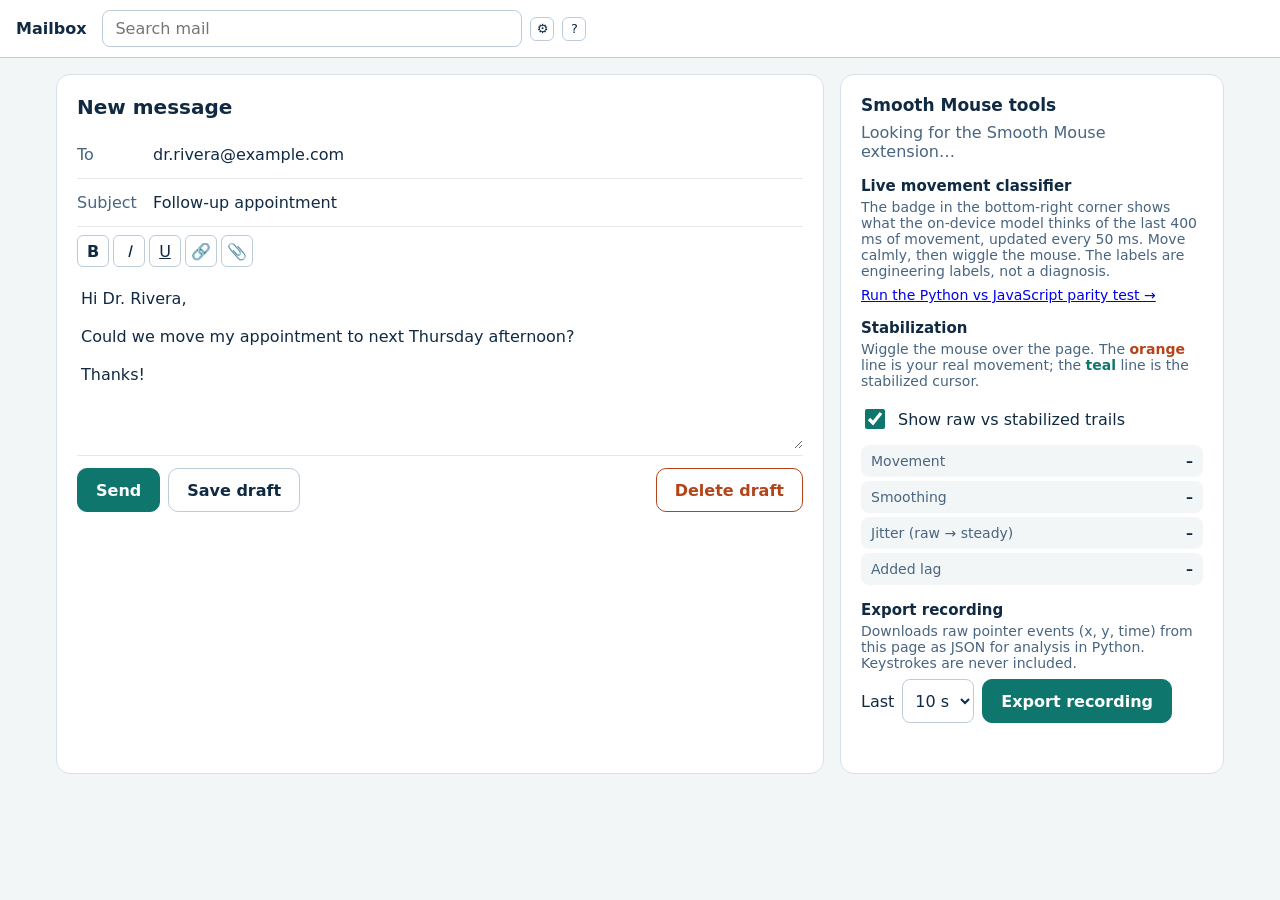
==== demo/index.html @ 6fdf3b2e "Checkpoint 4: One Euro filter, adaptive controller with hysteresis and override, stabilized cursor w" ====
<!doctype html>
<html lang="en">
<head>
  <meta charset="utf-8">
  <meta name="viewport" content="width=device-width, initial-scale=1">
  <!-- Tells the Smooth Mouse content script this page may request recordings. -->
  <meta name="smooth-mouse-demo" content="1">
  <title>Smooth Mouse demo: compose email</title>
  <link rel="stylesheet" href="demo.css">
</head>
<body>
  <header class="topbar">
    <span class="logo">Mailbox</span>
    <label class="search">
      <span class="visually-hidden">Search mail</span>
      <input type="search" placeholder="Search mail">
    </label>
    <!-- Deliberately tiny icon buttons: realistic, hard-to-hit targets. -->
    <button class="tiny" aria-label="Settings" title="Settings">⚙</button>
    <button class="tiny" aria-label="Help" title="Help">?</button>
  </header>

  <main class="layout">
    <form id="compose" class="card compose" aria-labelledby="compose-title" autocomplete="off">
      <h1 id="compose-title">New message</h1>

      <label class="field">
        <span>To</span>
        <input id="to" type="text" value="dr.rivera@example.com">
      </label>
      <label class="field">
        <span>Subject</span>
        <input id="subject" type="text" value="Follow-up appointment">
      </label>

      <!-- Small formatting toolbar: mixed-size targets on purpose. -->
      <div class="toolbar" role="toolbar" aria-label="Formatting">
        <button type="button" class="small" aria-label="Bold"><b>B</b></button>
        <button type="button" class="small" aria-label="Italic"><i>I</i></button>
        <button type="button" class="small" aria-label="Underline"><u>U</u></button>
        <button type="button" class="small" aria-label="Insert link">🔗</button>
        <button type="button" class="small" aria-label="Attach file">📎</button>
      </div>

      <label class="field">
        <span class="visually-hidden">Message body</span>
        <textarea id="body" rows="8">Hi Dr. Rivera,

Could we move my appointment to next Thursday afternoon?

Thanks!</textarea>
      </label>

      <div class="actions">
        <button type="submit" id="send" class="btn primary">Send</button>
        <button type="button" id="save" class="btn">Save draft</button>
        <span class="spacer"></span>
        <button type="button" id="delete" class="btn danger">Delete draft</button>
      </div>
      <p id="compose-status" class="status" role="status" aria-live="polite"></p>
    </form>

    <aside class="card tools" aria-labelledby="tools-title">
      <h2 id="tools-title">Smooth Mouse tools</h2>
      <p id="ext-status" class="status">Looking for the Smooth Mouse extension…</p>

      <h3>Live movement classifier</h3>
      <p class="hint">The badge in the bottom-right corner shows what the on-device model thinks of the last 400 ms of movement, updated every 50 ms. Move calmly, then wiggle the mouse. The labels are engineering labels, not a diagnosis.</p>
      <p class="hint"><a href="parity.html">Run the Python vs JavaScript parity test →</a></p>

      <h3>Stabilization</h3>
      <p class="hint">Wiggle the mouse over the page. The <span class="legend raw">orange</span> line is your real movement; the <span class="legend steady">teal</span> line is the stabilized cursor.</p>
      <label class="check">
        <input type="checkbox" id="sm-show-trails" checked>
        Show raw vs stabilized trails
      </label>
      <dl class="metrics">
        <div><dt>Movement</dt><dd id="sm-metric-class">–</dd></div>
        <div><dt>Smoothing</dt><dd id="sm-metric-strength">–</dd></div>
        <div><dt>Jitter (raw → steady)</dt><dd id="sm-metric-jitter">–</dd></div>
        <div><dt>Added lag</dt><dd id="sm-metric-lag">–</dd></div>
      </dl>

      <h3>Export recording</h3>
      <p class="hint">Downloads raw pointer events (x, y, time) from this page as JSON for analysis in Python. Keystrokes are never included.</p>
      <div class="export-row">
        <label for="export-seconds">Last</label>
        <select id="export-seconds">
          <option value="5">5 s</option>
          <option value="10" selected>10 s</option>
          <option value="30">30 s</option>
          <option value="60">60 s</option>
        </select>
        <button type="button" id="export" class="btn primary">Export recording</button>
      </div>
      <p id="export-status" class="status" role="status" aria-live="polite"></p>
    </aside>
  </main>

  <script src="demo.js"></script>
</body>
</html>
---- demo/demo.css ----
:root {
  --teal: #0F766E;
  --ink: #102A43;
  --bg: #F3F6F7;
  --muted: #486581;
  --line: #BCCCDC;
  --warn: #B4441A;
  font-family: system-ui, -apple-system, "Segoe UI", Roboto, sans-serif;
}
* { box-sizing: border-box; }
body { margin: 0; background: var(--bg); color: var(--ink); }
button, input, select, textarea { font: inherit; color: inherit; }
button { cursor: pointer; }
:focus-visible { outline: 3px solid var(--teal); outline-offset: 2px; }
.visually-hidden { position: absolute; width: 1px; height: 1px; overflow: hidden; clip: rect(0 0 0 0); white-space: nowrap; }

.topbar { display: flex; align-items: center; gap: 8px; padding: 10px 16px; background: #fff; border-bottom: 1px solid var(--line); }
.logo { font-weight: 700; margin-right: 8px; }
.search { flex: 1; max-width: 420px; }
.search input { width: 100%; padding: 8px 12px; border: 1px solid var(--line); border-radius: 8px; }

.layout { display: grid; grid-template-columns: minmax(0, 2fr) minmax(0, 1fr); gap: 16px; padding: 16px; max-width: 1200px; margin: 0 auto; }
@media (max-width: 800px) { .layout { grid-template-columns: 1fr; } }
.card { background: #fff; border-radius: 14px; padding: 20px; border: 1px solid #D9E2EC; }
h1 { font-size: 20px; margin: 0 0 12px; }
h2 { font-size: 17px; margin: 0 0 8px; }
h3 { font-size: 15px; margin: 16px 0 4px; }

.field { display: flex; align-items: center; gap: 8px; border-bottom: 1px solid #E4E7EB; padding: 6px 0; }
.field > span { width: 64px; color: var(--muted); }
.field input { flex: 1; border: 0; padding: 8px 4px; }
.field textarea { flex: 1; border: 0; padding: 8px 4px; resize: vertical; }

/* The fake website's own controls. "tiny" and "small" are intentionally below
   44 px: that's realistic, and it's what target assistance will help with. */
.tiny { width: 24px; height: 24px; padding: 0; border: 1px solid var(--line); border-radius: 6px; background: #fff; font-size: 13px; }
.small { width: 32px; height: 32px; padding: 0; border: 1px solid var(--line); border-radius: 6px; background: #fff; }
.toolbar { display: flex; gap: 4px; padding: 8px 0; }

.btn { min-height: 44px; padding: 0 18px; border-radius: 10px; border: 1px solid var(--line); background: #fff; font-weight: 600; }
.btn.primary { background: var(--teal); border-color: var(--teal); color: #fff; }
.btn.danger { color: var(--warn); border-color: var(--warn); }
.actions { display: flex; gap: 8px; align-items: center; margin-top: 12px; flex-wrap: wrap; }
.spacer { flex: 1; }

.status { color: var(--muted); min-height: 1.4em; margin: 8px 0 0; }
.status.ok { color: var(--teal); }
.status.warn { color: var(--warn); }
.hint { color: var(--muted); font-size: 14px; margin: 0 0 8px; }
.export-row { display: flex; gap: 8px; align-items: center; flex-wrap: wrap; }
.export-row select { min-height: 44px; border: 1px solid var(--line); border-radius: 8px; padding: 0 8px; background: #fff; }

.check { display: flex; align-items: center; gap: 10px; min-height: 44px; cursor: pointer; }
.check input { width: 20px; height: 20px; accent-color: var(--teal); }
.legend { font-weight: 700; }
.legend.raw { color: var(--warn); }
.legend.steady { color: var(--teal); }
.metrics { margin: 4px 0 0; display: grid; gap: 4px; }
.metrics div { display: flex; justify-content: space-between; gap: 8px; background: var(--bg); border-radius: 8px; padding: 8px 10px; font-size: 14px; }
.metrics dt { color: var(--muted); }
.metrics dd { margin: 0; font-weight: 700; font-variant-numeric: tabular-nums; text-align: right; }
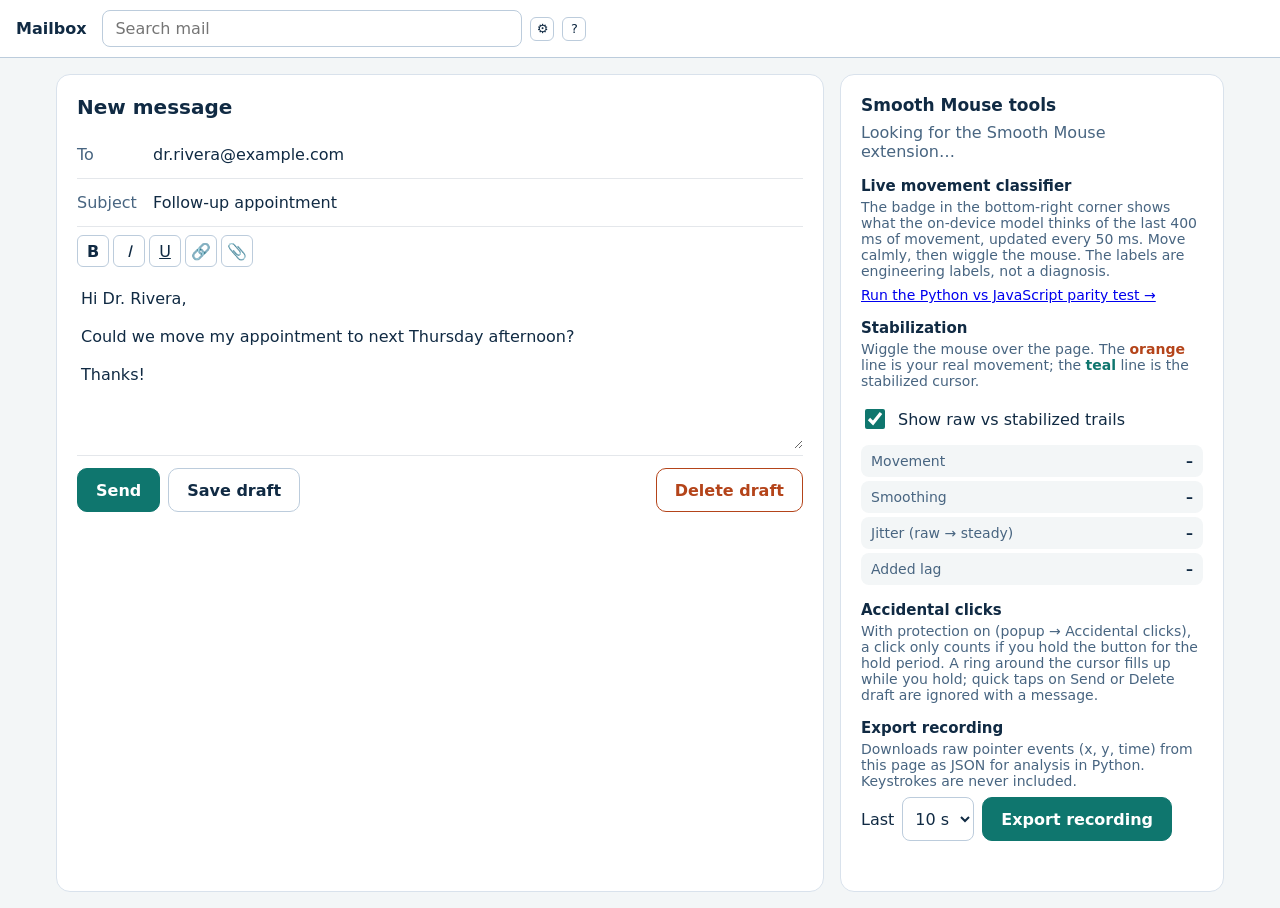
==== commit 85893747: "Hold period: ignore quick accidental left/right/middle clicks, hold period chosen by calibration (in" ====
--- a/demo/index.html
+++ b/demo/index.html
@@ -81,6 +81,9 @@
         <div><dt>Added lag</dt><dd id="sm-metric-lag">–</dd></div>
       </dl>
 
+      <h3>Accidental clicks</h3>
+      <p class="hint">With protection on (popup → Accidental clicks), a click only counts if you hold the button for the hold period. A ring around the cursor fills up while you hold; quick taps on Send or Delete draft are ignored with a message.</p>
+
       <h3>Export recording</h3>
       <p class="hint">Downloads raw pointer events (x, y, time) from this page as JSON for analysis in Python. Keystrokes are never included.</p>
       <div class="export-row">
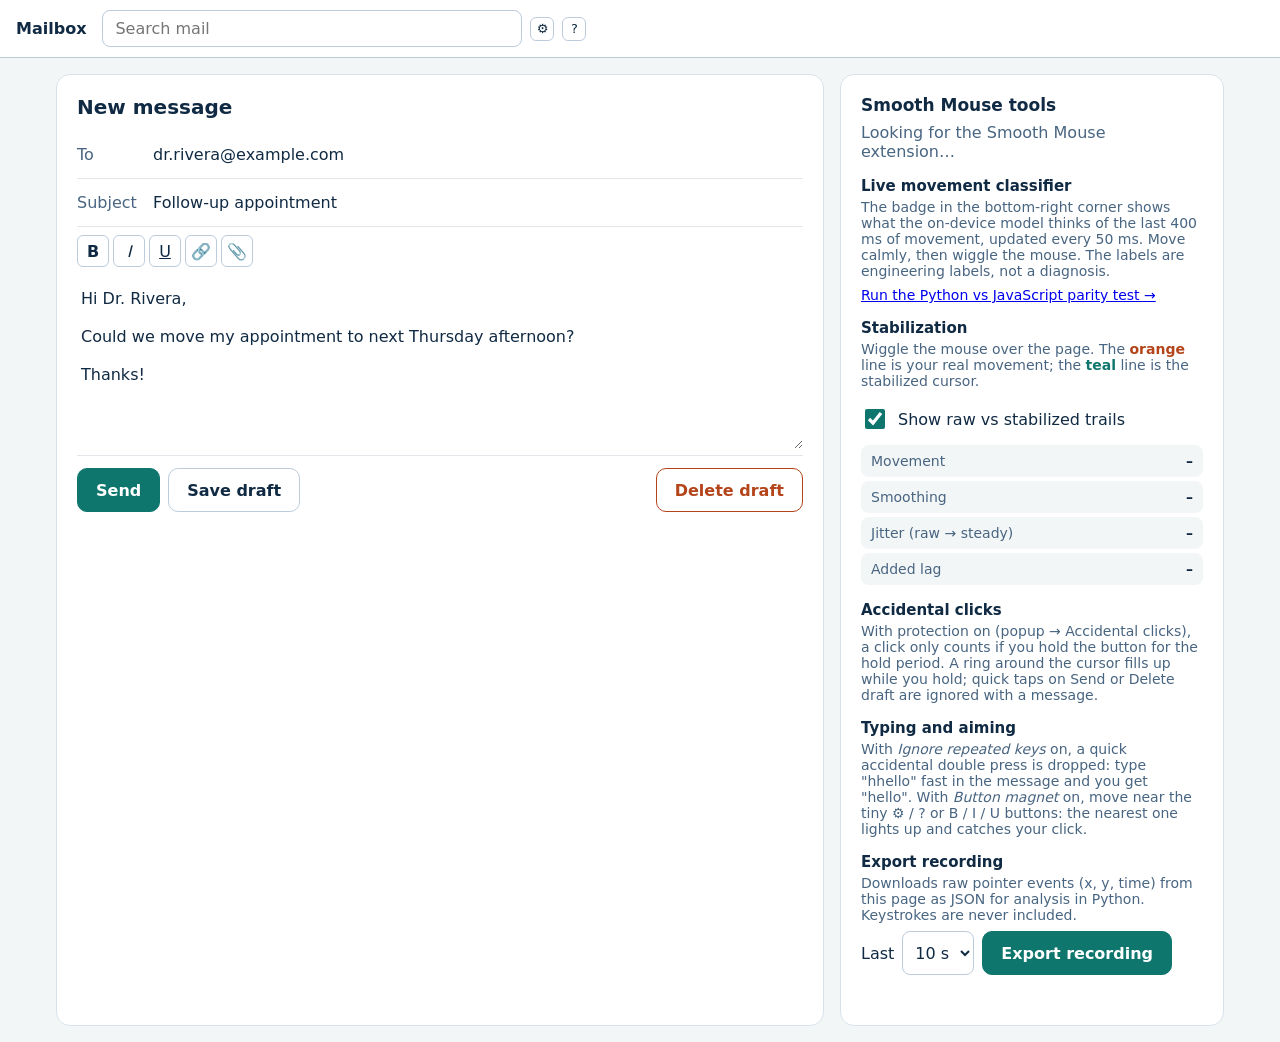
==== commit 0ffec70b: "Checkpoint 6: repeated-key filter, sliding-click blocking, button magnet; calibration decides and ex" ====
--- a/demo/index.html
+++ b/demo/index.html
@@ -84,6 +84,9 @@
       <h3>Accidental clicks</h3>
       <p class="hint">With protection on (popup → Accidental clicks), a click only counts if you hold the button for the hold period. A ring around the cursor fills up while you hold; quick taps on Send or Delete draft are ignored with a message.</p>
 
+      <h3>Typing and aiming</h3>
+      <p class="hint">With <em>Ignore repeated keys</em> on, a quick accidental double press is dropped: type "hhello" fast in the message and you get "hello". With <em>Button magnet</em> on, move near the tiny ⚙ / ? or B / I / U buttons: the nearest one lights up and catches your click.</p>
+
       <h3>Export recording</h3>
       <p class="hint">Downloads raw pointer events (x, y, time) from this page as JSON for analysis in Python. Keystrokes are never included.</p>
       <div class="export-row">
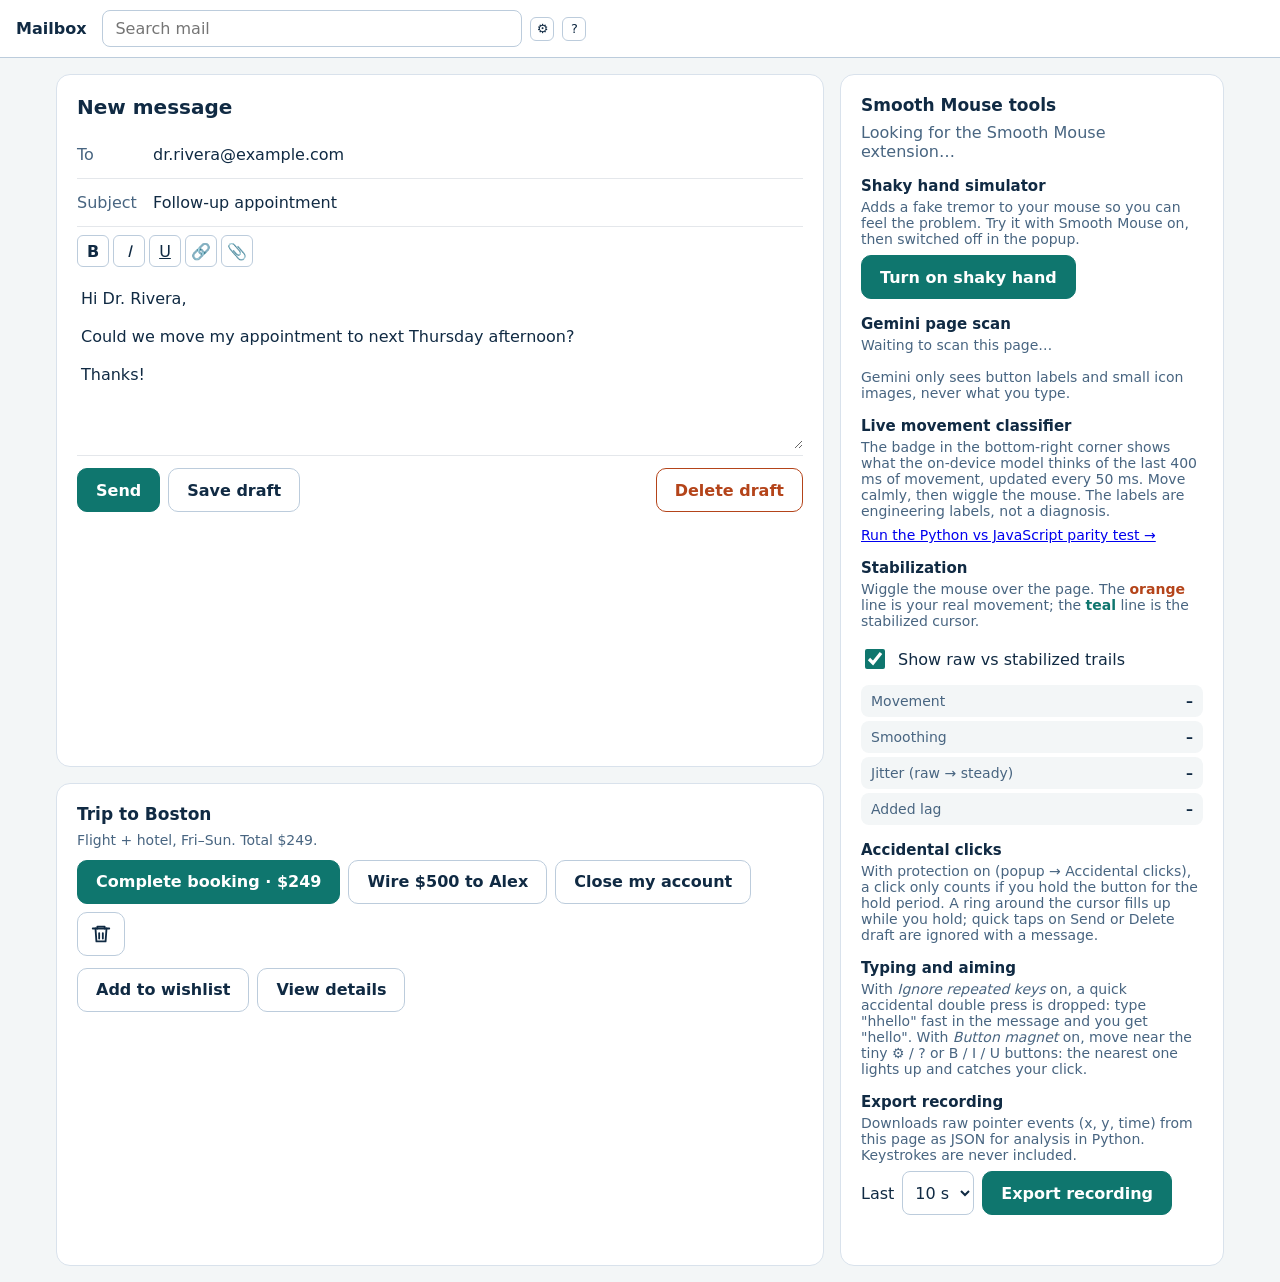
==== commit a0be45ad: "Checkpoint 7: risky-click confirmation (word list + Gemini batch scan incl. icon images, cached), Ge" ====
--- a/demo/index.html
+++ b/demo/index.html
@@ -60,9 +60,39 @@
       <p id="compose-status" class="status" role="status" aria-live="polite"></p>
     </form>
 
+    <section class="card shop" aria-labelledby="shop-title">
+      <h2 id="shop-title">Trip to Boston</h2>
+      <p class="hint">Flight + hotel, Fri–Sun. Total $249.</p>
+      <div class="actions">
+        <button type="button" class="btn primary" data-demo="Booking completed (demo only).">Complete booking · $249</button>
+        <button type="button" class="btn" data-demo="Wired $500 to Alex (demo only).">Wire $500 to Alex</button>
+        <button type="button" class="btn" data-demo="Account closed (demo only).">Close my account</button>
+        <!-- Icon-only button, no text or label: only Gemini (looking at the icon) can tell it's a delete. -->
+        <button type="button" class="btn icon-btn" data-demo="Trip deleted (demo only).">
+          <svg width="22" height="22" viewBox="0 0 24 24" fill="none" stroke="currentColor" stroke-width="2" stroke-linecap="round" stroke-linejoin="round" aria-hidden="true">
+            <path d="M3 6h18"/><path d="M8 6V4h8v2"/><path d="M6 6l1 14h10l1-14"/><path d="M10 11v6"/><path d="M14 11v6"/>
+          </svg>
+        </button>
+      </div>
+      <div class="actions">
+        <button type="button" class="btn" data-demo="Added to wishlist.">Add to wishlist</button>
+        <button type="button" class="btn" data-demo="Showing details.">View details</button>
+      </div>
+      <p id="shop-status" class="status" role="status" aria-live="polite"></p>
+    </section>
+
     <aside class="card tools" aria-labelledby="tools-title">
       <h2 id="tools-title">Smooth Mouse tools</h2>
       <p id="ext-status" class="status">Looking for the Smooth Mouse extension…</p>
+
+      <h3>Shaky hand simulator</h3>
+      <p class="hint">Adds a fake tremor to your mouse so you can feel the problem. Try it with Smooth Mouse on, then switched off in the popup.</p>
+      <button type="button" id="sim-toggle" class="btn primary" aria-pressed="false">Turn on shaky hand</button>
+
+      <h3>Gemini page scan</h3>
+      <p id="sm-gemini-status" class="hint">Waiting to scan this page…</p>
+      <ul id="sm-gemini-scan" class="scan-list" aria-label="Risky buttons on this page"></ul>
+      <p class="hint">Gemini only sees button labels and small icon images, never what you type.</p>
 
       <h3>Live movement classifier</h3>
       <p class="hint">The badge in the bottom-right corner shows what the on-device model thinks of the last 400 ms of movement, updated every 50 ms. Move calmly, then wiggle the mouse. The labels are engineering labels, not a diagnosis.</p>
--- a/demo/demo.css
+++ b/demo/demo.css
@@ -59,3 +59,15 @@
 .metrics div { display: flex; justify-content: space-between; gap: 8px; background: var(--bg); border-radius: 8px; padding: 8px 10px; font-size: 14px; }
 .metrics dt { color: var(--muted); }
 .metrics dd { margin: 0; font-weight: 700; font-variant-numeric: tabular-nums; text-align: right; }
+
+.layout { grid-template-areas: "compose tools" "shop tools"; }
+.compose { grid-area: compose; }
+.shop { grid-area: shop; }
+.tools { grid-area: tools; }
+@media (max-width: 800px) { .layout { grid-template-areas: "compose" "shop" "tools"; } }
+.icon-btn { width: 48px; padding: 0; display: inline-flex; align-items: center; justify-content: center; }
+.scan-list { list-style: none; padding: 0; margin: 0 0 8px; display: grid; gap: 6px; }
+.scan-list li { background: var(--bg); border-radius: 8px; padding: 8px 10px; font-size: 14px; }
+.scan-why { display: block; color: var(--muted); margin-top: 2px; }
+.scan-tag { font-size: 12px; font-weight: 700; padding: 1px 8px; border-radius: 999px; border: 1px solid var(--line); color: var(--muted); }
+.scan-tag.gemini { border-color: var(--teal); color: var(--teal); background: #E6F4F1; }
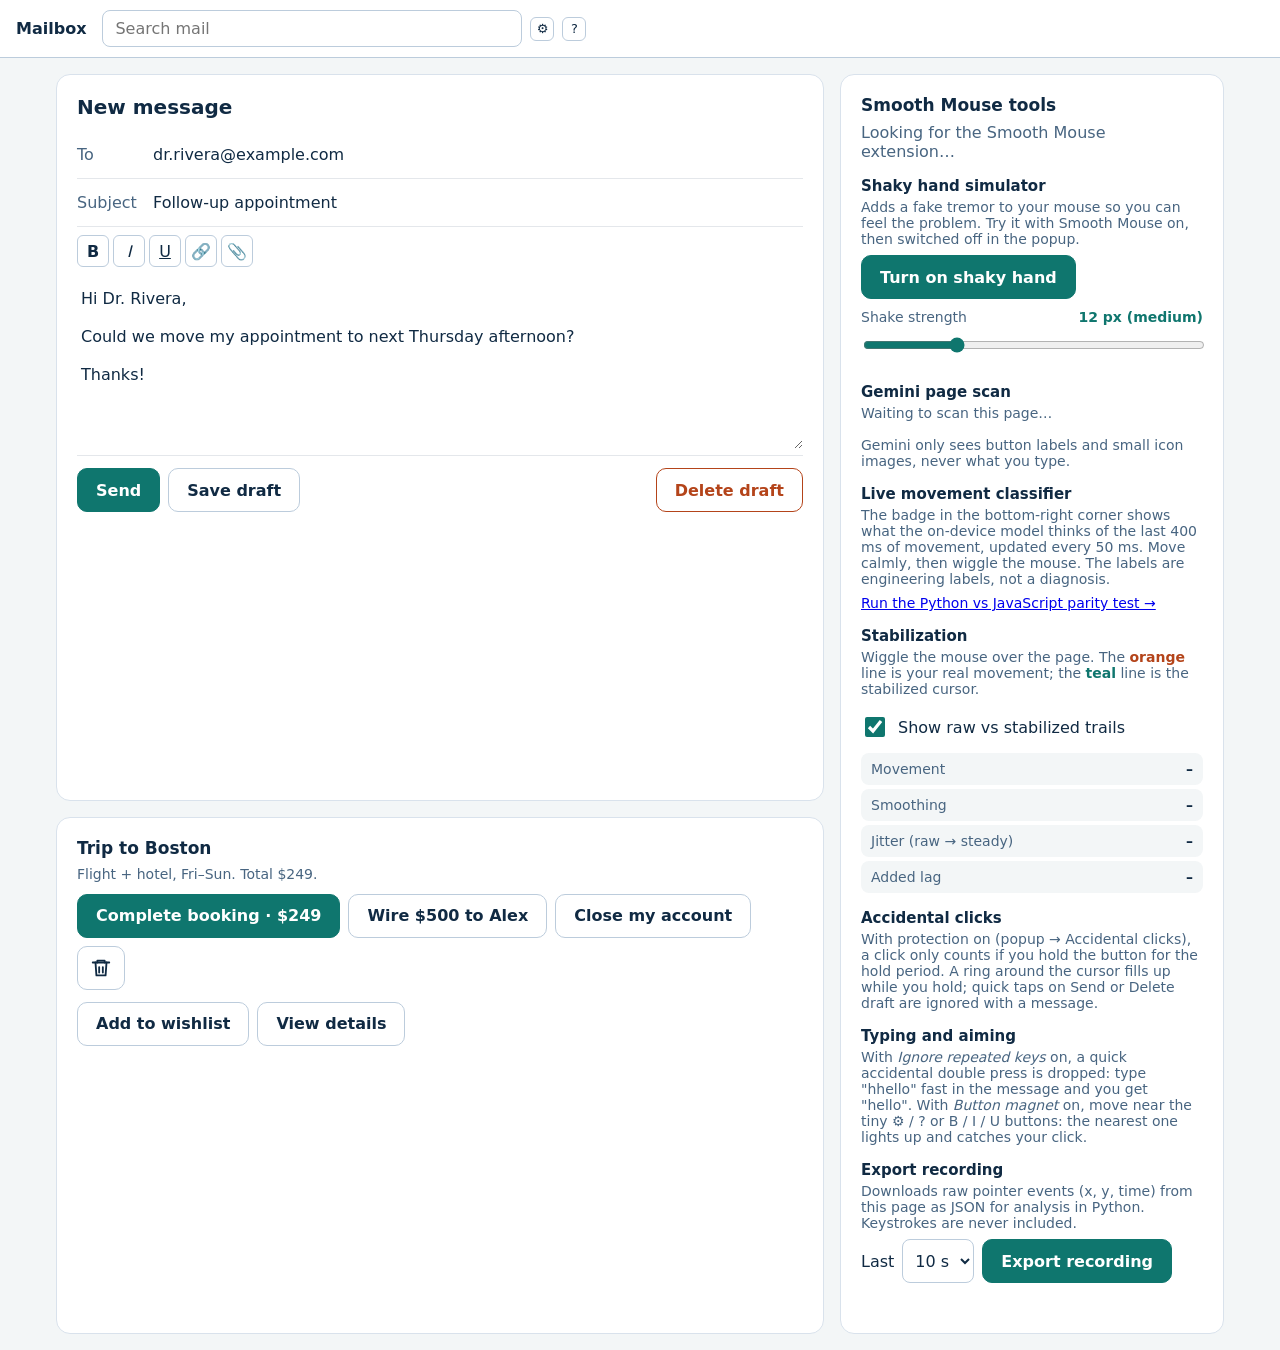
==== commit e1717cd3: "Simulator: shake strength slider (2-40 px) in popup and on demo page, applied live Co-Authored-By: C" ====
--- a/demo/index.html
+++ b/demo/index.html
@@ -88,6 +88,10 @@
       <h3>Shaky hand simulator</h3>
       <p class="hint">Adds a fake tremor to your mouse so you can feel the problem. Try it with Smooth Mouse on, then switched off in the popup.</p>
       <button type="button" id="sim-toggle" class="btn primary" aria-pressed="false">Turn on shaky hand</button>
+      <div class="sim-strength">
+        <label for="sim-strength">Shake strength <output id="sim-strength-value" for="sim-strength">12 px (medium)</output></label>
+        <input type="range" id="sim-strength" min="2" max="40" step="1" value="12">
+      </div>
 
       <h3>Gemini page scan</h3>
       <p id="sm-gemini-status" class="hint">Waiting to scan this page…</p>
--- a/demo/demo.css
+++ b/demo/demo.css
@@ -71,3 +71,8 @@
 .scan-why { display: block; color: var(--muted); margin-top: 2px; }
 .scan-tag { font-size: 12px; font-weight: 700; padding: 1px 8px; border-radius: 999px; border: 1px solid var(--line); color: var(--muted); }
 .scan-tag.gemini { border-color: var(--teal); color: var(--teal); background: #E6F4F1; }
+
+.sim-strength { margin-top: 10px; }
+.sim-strength label { display: flex; justify-content: space-between; font-size: 14px; color: var(--muted); }
+.sim-strength output { font-weight: 700; color: var(--teal); font-variant-numeric: tabular-nums; }
+.sim-strength input { width: 100%; min-height: 36px; accent-color: var(--teal); }
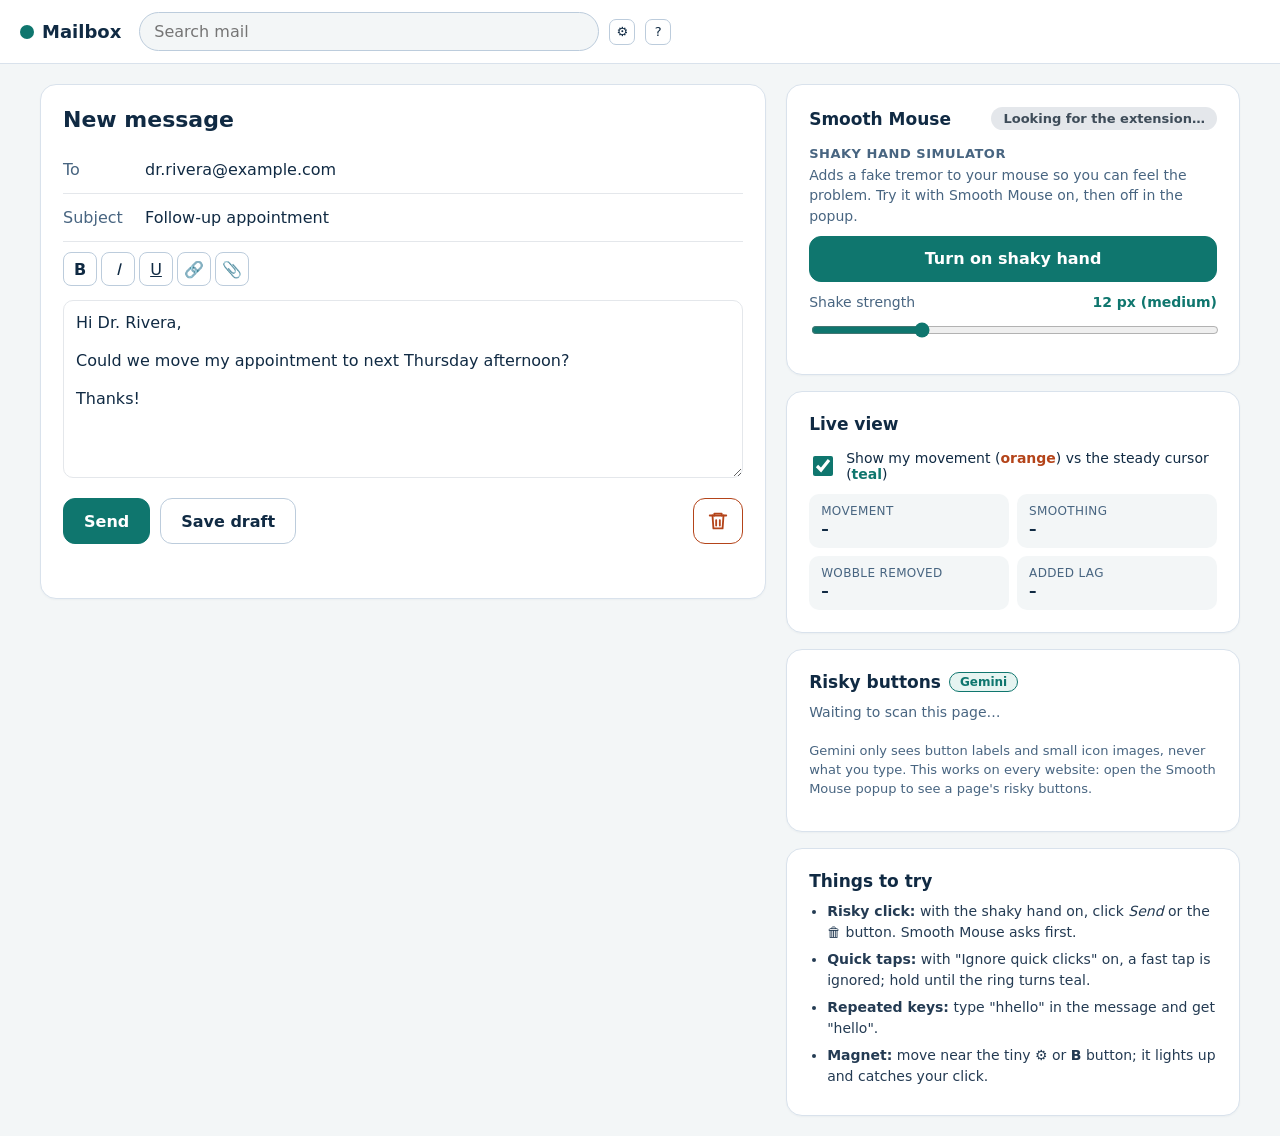
==== commit cb831bbf: "Polish: cleaner demo page (no export/parity/trip card, buttons react to hover/press), risky buttons " ====
--- a/demo/index.html
+++ b/demo/index.html
@@ -3,14 +3,14 @@
 <head>
   <meta charset="utf-8">
   <meta name="viewport" content="width=device-width, initial-scale=1">
-  <!-- Tells the Smooth Mouse content script this page may request recordings. -->
+  <!-- Tells the Smooth Mouse content script this is the demo page (live metrics, scan panel). -->
   <meta name="smooth-mouse-demo" content="1">
-  <title>Smooth Mouse demo: compose email</title>
+  <title>Smooth Mouse demo</title>
   <link rel="stylesheet" href="demo.css">
 </head>
 <body>
   <header class="topbar">
-    <span class="logo">Mailbox</span>
+    <span class="logo"><span class="logo-dot" aria-hidden="true"></span>Mailbox</span>
     <label class="search">
       <span class="visually-hidden">Search mail</span>
       <input type="search" placeholder="Search mail">
@@ -42,7 +42,7 @@
         <button type="button" class="small" aria-label="Attach file">📎</button>
       </div>
 
-      <label class="field">
+      <label class="field body-field">
         <span class="visually-hidden">Message body</span>
         <textarea id="body" rows="8">Hi Dr. Rivera,
 
@@ -55,85 +55,62 @@
         <button type="submit" id="send" class="btn primary">Send</button>
         <button type="button" id="save" class="btn">Save draft</button>
         <span class="spacer"></span>
-        <button type="button" id="delete" class="btn danger">Delete draft</button>
-      </div>
-      <p id="compose-status" class="status" role="status" aria-live="polite"></p>
-    </form>
-
-    <section class="card shop" aria-labelledby="shop-title">
-      <h2 id="shop-title">Trip to Boston</h2>
-      <p class="hint">Flight + hotel, Fri–Sun. Total $249.</p>
-      <div class="actions">
-        <button type="button" class="btn primary" data-demo="Booking completed (demo only).">Complete booking · $249</button>
-        <button type="button" class="btn" data-demo="Wired $500 to Alex (demo only).">Wire $500 to Alex</button>
-        <button type="button" class="btn" data-demo="Account closed (demo only).">Close my account</button>
-        <!-- Icon-only button, no text or label: only Gemini (looking at the icon) can tell it's a delete. -->
-        <button type="button" class="btn icon-btn" data-demo="Trip deleted (demo only).">
+        <!-- Icon-only button with no text or label: the word list can't tell what it
+             does, but Gemini (looking at the icon) can. -->
+        <button type="button" id="discard" class="btn icon-btn danger">
           <svg width="22" height="22" viewBox="0 0 24 24" fill="none" stroke="currentColor" stroke-width="2" stroke-linecap="round" stroke-linejoin="round" aria-hidden="true">
             <path d="M3 6h18"/><path d="M8 6V4h8v2"/><path d="M6 6l1 14h10l1-14"/><path d="M10 11v6"/><path d="M14 11v6"/>
           </svg>
         </button>
       </div>
-      <div class="actions">
-        <button type="button" class="btn" data-demo="Added to wishlist.">Add to wishlist</button>
-        <button type="button" class="btn" data-demo="Showing details.">View details</button>
-      </div>
-      <p id="shop-status" class="status" role="status" aria-live="polite"></p>
-    </section>
+      <p id="compose-status" class="status" role="status" aria-live="polite"></p>
+    </form>
 
-    <aside class="card tools" aria-labelledby="tools-title">
-      <h2 id="tools-title">Smooth Mouse tools</h2>
-      <p id="ext-status" class="status">Looking for the Smooth Mouse extension…</p>
+    <aside class="tools" aria-label="Smooth Mouse tools">
+      <section class="card panel">
+        <div class="panel-head">
+          <h2>Smooth Mouse</h2>
+          <span id="ext-status" class="pill">Looking for the extension…</span>
+        </div>
+        <h3>Shaky hand simulator</h3>
+        <p class="hint">Adds a fake tremor to your mouse so you can feel the problem. Try it with Smooth Mouse on, then off in the popup.</p>
+        <button type="button" id="sim-toggle" class="btn primary wide" aria-pressed="false">Turn on shaky hand</button>
+        <div class="sim-strength">
+          <label for="sim-strength">Shake strength <output id="sim-strength-value" for="sim-strength">12 px (medium)</output></label>
+          <input type="range" id="sim-strength" min="2" max="40" step="1" value="12">
+        </div>
+      </section>
 
-      <h3>Shaky hand simulator</h3>
-      <p class="hint">Adds a fake tremor to your mouse so you can feel the problem. Try it with Smooth Mouse on, then switched off in the popup.</p>
-      <button type="button" id="sim-toggle" class="btn primary" aria-pressed="false">Turn on shaky hand</button>
-      <div class="sim-strength">
-        <label for="sim-strength">Shake strength <output id="sim-strength-value" for="sim-strength">12 px (medium)</output></label>
-        <input type="range" id="sim-strength" min="2" max="40" step="1" value="12">
-      </div>
+      <section class="card panel" aria-labelledby="live-title">
+        <h2 id="live-title">Live view</h2>
+        <label class="check">
+          <input type="checkbox" id="sm-show-trails" checked>
+          <span>Show my movement (<span class="legend raw">orange</span>) vs the steady cursor (<span class="legend steady">teal</span>)</span>
+        </label>
+        <dl class="metrics">
+          <div><dt>Movement</dt><dd id="sm-metric-class">–</dd></div>
+          <div><dt>Smoothing</dt><dd id="sm-metric-strength">–</dd></div>
+          <div><dt>Wobble removed</dt><dd id="sm-metric-jitter">–</dd></div>
+          <div><dt>Added lag</dt><dd id="sm-metric-lag">–</dd></div>
+        </dl>
+      </section>
 
-      <h3>Gemini page scan</h3>
-      <p id="sm-gemini-status" class="hint">Waiting to scan this page…</p>
-      <ul id="sm-gemini-scan" class="scan-list" aria-label="Risky buttons on this page"></ul>
-      <p class="hint">Gemini only sees button labels and small icon images, never what you type.</p>
+      <section class="card panel" aria-labelledby="scan-title">
+        <h2 id="scan-title">Risky buttons <span class="gemini-chip">Gemini</span></h2>
+        <p id="sm-gemini-status" class="hint">Waiting to scan this page…</p>
+        <ul id="sm-gemini-scan" class="scan-list" aria-label="Risky buttons on this page"></ul>
+        <p class="hint small-print">Gemini only sees button labels and small icon images, never what you type. This works on every website: open the Smooth Mouse popup to see a page's risky buttons.</p>
+      </section>
 
-      <h3>Live movement classifier</h3>
-      <p class="hint">The badge in the bottom-right corner shows what the on-device model thinks of the last 400 ms of movement, updated every 50 ms. Move calmly, then wiggle the mouse. The labels are engineering labels, not a diagnosis.</p>
-      <p class="hint"><a href="parity.html">Run the Python vs JavaScript parity test →</a></p>
-
-      <h3>Stabilization</h3>
-      <p class="hint">Wiggle the mouse over the page. The <span class="legend raw">orange</span> line is your real movement; the <span class="legend steady">teal</span> line is the stabilized cursor.</p>
-      <label class="check">
-        <input type="checkbox" id="sm-show-trails" checked>
-        Show raw vs stabilized trails
-      </label>
-      <dl class="metrics">
-        <div><dt>Movement</dt><dd id="sm-metric-class">–</dd></div>
-        <div><dt>Smoothing</dt><dd id="sm-metric-strength">–</dd></div>
-        <div><dt>Jitter (raw → steady)</dt><dd id="sm-metric-jitter">–</dd></div>
-        <div><dt>Added lag</dt><dd id="sm-metric-lag">–</dd></div>
-      </dl>
-
-      <h3>Accidental clicks</h3>
-      <p class="hint">With protection on (popup → Accidental clicks), a click only counts if you hold the button for the hold period. A ring around the cursor fills up while you hold; quick taps on Send or Delete draft are ignored with a message.</p>
-
-      <h3>Typing and aiming</h3>
-      <p class="hint">With <em>Ignore repeated keys</em> on, a quick accidental double press is dropped: type "hhello" fast in the message and you get "hello". With <em>Button magnet</em> on, move near the tiny ⚙ / ? or B / I / U buttons: the nearest one lights up and catches your click.</p>
-
-      <h3>Export recording</h3>
-      <p class="hint">Downloads raw pointer events (x, y, time) from this page as JSON for analysis in Python. Keystrokes are never included.</p>
-      <div class="export-row">
-        <label for="export-seconds">Last</label>
-        <select id="export-seconds">
-          <option value="5">5 s</option>
-          <option value="10" selected>10 s</option>
-          <option value="30">30 s</option>
-          <option value="60">60 s</option>
-        </select>
-        <button type="button" id="export" class="btn primary">Export recording</button>
-      </div>
-      <p id="export-status" class="status" role="status" aria-live="polite"></p>
+      <section class="card panel" aria-labelledby="try-title">
+        <h2 id="try-title">Things to try</h2>
+        <ul class="try-list">
+          <li><strong>Risky click:</strong> with the shaky hand on, click <em>Send</em> or the 🗑 button. Smooth Mouse asks first.</li>
+          <li><strong>Quick taps:</strong> with "Ignore quick clicks" on, a fast tap is ignored; hold until the ring turns teal.</li>
+          <li><strong>Repeated keys:</strong> type "hhello" in the message and get "hello".</li>
+          <li><strong>Magnet:</strong> move near the tiny ⚙ or <b>B</b> button; it lights up and catches your click.</li>
+        </ul>
+      </section>
     </aside>
   </main>
 
--- a/demo/demo.css
+++ b/demo/demo.css
@@ -1,10 +1,14 @@
 :root {
   --teal: #0F766E;
+  --teal-dark: #0B5F58;
+  --teal-darker: #084A44;
+  --teal-tint: #E6F4F1;
   --ink: #102A43;
   --bg: #F3F6F7;
   --muted: #486581;
   --line: #BCCCDC;
   --warn: #B4441A;
+  --warn-tint: #FBEAE3;
   font-family: system-ui, -apple-system, "Segoe UI", Roboto, sans-serif;
 }
 * { box-sizing: border-box; }
@@ -14,65 +18,99 @@
 :focus-visible { outline: 3px solid var(--teal); outline-offset: 2px; }
 .visually-hidden { position: absolute; width: 1px; height: 1px; overflow: hidden; clip: rect(0 0 0 0); white-space: nowrap; }
 
-.topbar { display: flex; align-items: center; gap: 8px; padding: 10px 16px; background: #fff; border-bottom: 1px solid var(--line); }
-.logo { font-weight: 700; margin-right: 8px; }
-.search { flex: 1; max-width: 420px; }
-.search input { width: 100%; padding: 8px 12px; border: 1px solid var(--line); border-radius: 8px; }
+/* --- Top bar --- */
+.topbar { display: flex; align-items: center; gap: 10px; padding: 12px 20px; background: #fff; border-bottom: 1px solid #D9E2EC; position: sticky; top: 0; z-index: 1; }
+.logo { display: inline-flex; align-items: center; gap: 8px; font-weight: 800; font-size: 18px; margin-right: 8px; }
+.logo-dot { width: 14px; height: 14px; border-radius: 50%; background: var(--teal); }
+.search { flex: 1; max-width: 460px; }
+.search input { width: 100%; padding: 9px 14px; border: 1px solid var(--line); border-radius: 999px; background: var(--bg); }
 
-.layout { display: grid; grid-template-columns: minmax(0, 2fr) minmax(0, 1fr); gap: 16px; padding: 16px; max-width: 1200px; margin: 0 auto; }
-@media (max-width: 800px) { .layout { grid-template-columns: 1fr; } }
-.card { background: #fff; border-radius: 14px; padding: 20px; border: 1px solid #D9E2EC; }
-h1 { font-size: 20px; margin: 0 0 12px; }
-h2 { font-size: 17px; margin: 0 0 8px; }
-h3 { font-size: 15px; margin: 16px 0 4px; }
+/* --- Layout --- */
+.layout { display: grid; grid-template-columns: minmax(0, 1.6fr) minmax(300px, 1fr); gap: 20px; padding: 20px; max-width: 1240px; margin: 0 auto; align-items: start; }
+@media (max-width: 860px) { .layout { grid-template-columns: 1fr; } }
+.card { background: #fff; border-radius: 16px; padding: 22px; border: 1px solid #D9E2EC; box-shadow: 0 1px 2px rgba(16, 42, 67, 0.04); }
+.tools { display: grid; gap: 16px; }
+h1 { font-size: 22px; margin: 0 0 14px; }
+h2 { font-size: 17px; margin: 0 0 10px; display: flex; align-items: center; gap: 8px; }
+h3 { font-size: 13px; margin: 16px 0 4px; color: var(--muted); text-transform: uppercase; letter-spacing: .04em; }
+.panel-head { display: flex; align-items: center; justify-content: space-between; gap: 8px; flex-wrap: wrap; }
+.panel-head h2 { margin: 0; }
 
+/* --- Compose form --- */
 .field { display: flex; align-items: center; gap: 8px; border-bottom: 1px solid #E4E7EB; padding: 6px 0; }
-.field > span { width: 64px; color: var(--muted); }
-.field input { flex: 1; border: 0; padding: 8px 4px; }
-.field textarea { flex: 1; border: 0; padding: 8px 4px; resize: vertical; }
+.field > span { width: 70px; color: var(--muted); }
+.field input { flex: 1; border: 0; padding: 8px 4px; background: transparent; }
+.body-field { border-bottom: 0; }
+.field textarea { flex: 1; border: 1px solid #E4E7EB; border-radius: 10px; padding: 12px; resize: vertical; margin-top: 6px; }
+.toolbar { display: flex; gap: 4px; padding: 10px 0 2px; }
 
-/* The fake website's own controls. "tiny" and "small" are intentionally below
-   44 px: that's realistic, and it's what target assistance will help with. */
-.tiny { width: 24px; height: 24px; padding: 0; border: 1px solid var(--line); border-radius: 6px; background: #fff; font-size: 13px; }
-.small { width: 32px; height: 32px; padding: 0; border: 1px solid var(--line); border-radius: 6px; background: #fff; }
-.toolbar { display: flex; gap: 4px; padding: 8px 0; }
+/* --- Buttons: every button visibly reacts to hover and to being pressed --- */
+.btn, .tiny, .small {
+  border: 1px solid var(--line);
+  background: #fff;
+  transition: background-color .12s, border-color .12s, transform .06s, box-shadow .15s;
+}
+.btn { min-height: 46px; padding: 0 20px; border-radius: 12px; font-weight: 650; }
+.btn:hover, .tiny:hover, .small:hover { background: #F0F4F8; border-color: #9FB3C8; }
+.btn:active, .tiny:active, .small:active { background: #D9E2EC; transform: translateY(1px) scale(0.98); }
+.btn.primary { background: var(--teal); border-color: var(--teal); color: #fff; }
+.btn.primary:hover { background: var(--teal-dark); border-color: var(--teal-dark); }
+.btn.primary:active { background: var(--teal-darker); border-color: var(--teal-darker); }
+.btn.danger { color: var(--warn); border-color: var(--warn); }
+.btn.danger:hover { background: var(--warn-tint); }
+.btn.danger:active { background: #F5CDBD; }
+.btn.wide { width: 100%; }
+.btn[aria-pressed="true"] { background: var(--warn); border-color: var(--warn); color: #fff; }
+.btn[aria-pressed="true"]:hover { background: #973813; }
+/* Flash after every click, including clicks Smooth Mouse redirected to a button
+   (those don't trigger :active, because no real mouse button went down on it). */
+.just-clicked { background: #D9E2EC !important; box-shadow: 0 0 0 4px rgba(15, 118, 110, 0.35); }
+.btn.primary.just-clicked { background: var(--teal-darker) !important; }
+.btn.danger.just-clicked { background: #F5CDBD !important; }
 
-.btn { min-height: 44px; padding: 0 18px; border-radius: 10px; border: 1px solid var(--line); background: #fff; font-weight: 600; }
-.btn.primary { background: var(--teal); border-color: var(--teal); color: #fff; }
-.btn.danger { color: var(--warn); border-color: var(--warn); }
-.actions { display: flex; gap: 8px; align-items: center; margin-top: 12px; flex-wrap: wrap; }
+/* Deliberately small, hard-to-hit buttons (what the magnet helps with). */
+.tiny { width: 26px; height: 26px; padding: 0; border-radius: 7px; font-size: 13px; }
+.small { width: 34px; height: 34px; padding: 0; border-radius: 8px; }
+.icon-btn { width: 50px; padding: 0; display: inline-flex; align-items: center; justify-content: center; }
+
+.actions { display: flex; gap: 10px; align-items: center; margin-top: 14px; flex-wrap: wrap; }
 .spacer { flex: 1; }
 
-.status { color: var(--muted); min-height: 1.4em; margin: 8px 0 0; }
-.status.ok { color: var(--teal); }
-.status.warn { color: var(--warn); }
-.hint { color: var(--muted); font-size: 14px; margin: 0 0 8px; }
-.export-row { display: flex; gap: 8px; align-items: center; flex-wrap: wrap; }
-.export-row select { min-height: 44px; border: 1px solid var(--line); border-radius: 8px; padding: 0 8px; background: #fff; }
+/* --- Status text --- */
+.status { color: var(--muted); min-height: 1.4em; margin: 10px 0 0; }
+.status.ok { color: var(--teal); font-weight: 600; }
+.status.warn { color: var(--warn); font-weight: 600; }
+.pill { font-size: 13px; font-weight: 700; padding: 4px 12px; border-radius: 999px; background: #E4E7EB; color: #3E4C59; }
+.pill.ok { background: var(--teal-tint); color: var(--teal); }
+.pill.warn { background: var(--warn-tint); color: var(--warn); }
+.hint { color: var(--muted); font-size: 14px; margin: 0 0 10px; line-height: 1.45; }
+.small-print { font-size: 13px; margin-top: 10px; }
 
-.check { display: flex; align-items: center; gap: 10px; min-height: 44px; cursor: pointer; }
-.check input { width: 20px; height: 20px; accent-color: var(--teal); }
+/* --- Simulator --- */
+.sim-strength { margin-top: 12px; }
+.sim-strength label { display: flex; justify-content: space-between; font-size: 14px; color: var(--muted); }
+.sim-strength output { font-weight: 700; color: var(--teal); font-variant-numeric: tabular-nums; }
+.sim-strength input { width: 100%; min-height: 36px; accent-color: var(--teal); }
+
+/* --- Live view --- */
+.check { display: flex; align-items: center; gap: 10px; min-height: 44px; cursor: pointer; font-size: 14px; }
+.check input { width: 20px; height: 20px; accent-color: var(--teal); flex: 0 0 auto; }
 .legend { font-weight: 700; }
 .legend.raw { color: var(--warn); }
 .legend.steady { color: var(--teal); }
-.metrics { margin: 4px 0 0; display: grid; gap: 4px; }
-.metrics div { display: flex; justify-content: space-between; gap: 8px; background: var(--bg); border-radius: 8px; padding: 8px 10px; font-size: 14px; }
-.metrics dt { color: var(--muted); }
-.metrics dd { margin: 0; font-weight: 700; font-variant-numeric: tabular-nums; text-align: right; }
+.metrics { margin: 6px 0 0; display: grid; grid-template-columns: 1fr 1fr; gap: 8px; }
+.metrics div { background: var(--bg); border-radius: 10px; padding: 10px 12px; }
+.metrics dt { color: var(--muted); font-size: 12px; text-transform: uppercase; letter-spacing: .03em; }
+.metrics dd { margin: 2px 0 0; font-weight: 700; font-variant-numeric: tabular-nums; font-size: 15px; }
 
-.layout { grid-template-areas: "compose tools" "shop tools"; }
-.compose { grid-area: compose; }
-.shop { grid-area: shop; }
-.tools { grid-area: tools; }
-@media (max-width: 800px) { .layout { grid-template-areas: "compose" "shop" "tools"; } }
-.icon-btn { width: 48px; padding: 0; display: inline-flex; align-items: center; justify-content: center; }
-.scan-list { list-style: none; padding: 0; margin: 0 0 8px; display: grid; gap: 6px; }
-.scan-list li { background: var(--bg); border-radius: 8px; padding: 8px 10px; font-size: 14px; }
+/* --- Risky buttons scan --- */
+.gemini-chip { font-size: 12px; font-weight: 700; padding: 2px 10px; border-radius: 999px; background: var(--teal-tint); color: var(--teal); border: 1px solid var(--teal); }
+.scan-list { list-style: none; padding: 0; margin: 0; display: grid; gap: 6px; }
+.scan-list li { background: var(--bg); border-radius: 10px; padding: 9px 12px; font-size: 14px; }
 .scan-why { display: block; color: var(--muted); margin-top: 2px; }
 .scan-tag { font-size: 12px; font-weight: 700; padding: 1px 8px; border-radius: 999px; border: 1px solid var(--line); color: var(--muted); }
-.scan-tag.gemini { border-color: var(--teal); color: var(--teal); background: #E6F4F1; }
+.scan-tag.gemini { border-color: var(--teal); color: var(--teal); background: var(--teal-tint); }
 
-.sim-strength { margin-top: 10px; }
-.sim-strength label { display: flex; justify-content: space-between; font-size: 14px; color: var(--muted); }
-.sim-strength output { font-weight: 700; color: var(--teal); font-variant-numeric: tabular-nums; }
-.sim-strength input { width: 100%; min-height: 36px; accent-color: var(--teal); }
+/* --- Things to try --- */
+.try-list { margin: 0; padding-left: 18px; font-size: 14px; line-height: 1.5; color: #243B53; }
+.try-list li { margin: 6px 0; }
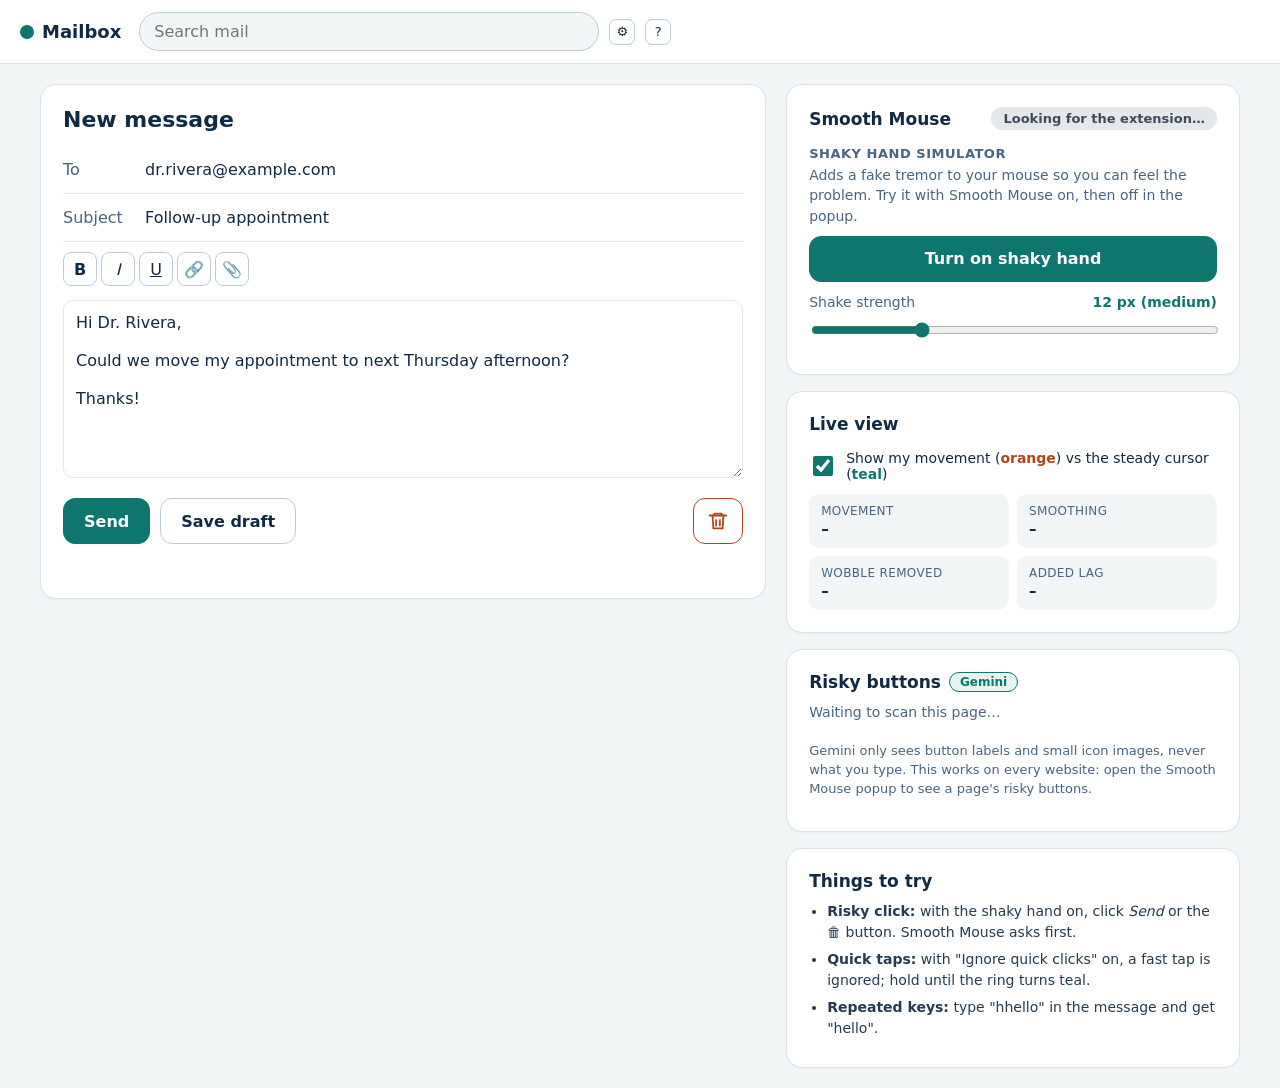
==== commit a1ad02d0: "Remove the button magnet feature (assist.js, popup switch and counter, calibration card, CSS) Co-Aut" ====
--- a/demo/index.html
+++ b/demo/index.html
@@ -108,7 +108,6 @@
           <li><strong>Risky click:</strong> with the shaky hand on, click <em>Send</em> or the 🗑 button. Smooth Mouse asks first.</li>
           <li><strong>Quick taps:</strong> with "Ignore quick clicks" on, a fast tap is ignored; hold until the ring turns teal.</li>
           <li><strong>Repeated keys:</strong> type "hhello" in the message and get "hello".</li>
-          <li><strong>Magnet:</strong> move near the tiny ⚙ or <b>B</b> button; it lights up and catches your click.</li>
         </ul>
       </section>
     </aside>
--- a/demo/demo.css
+++ b/demo/demo.css
@@ -68,7 +68,7 @@
 .btn.primary.just-clicked { background: var(--teal-darker) !important; }
 .btn.danger.just-clicked { background: #F5CDBD !important; }
 
-/* Deliberately small, hard-to-hit buttons (what the magnet helps with). */
+/* Deliberately small, hard-to-hit buttons (the steady cursor helps with these). */
 .tiny { width: 26px; height: 26px; padding: 0; border-radius: 7px; font-size: 13px; }
 .small { width: 34px; height: 34px; padding: 0; border-radius: 8px; }
 .icon-btn { width: 50px; padding: 0; display: inline-flex; align-items: center; justify-content: center; }
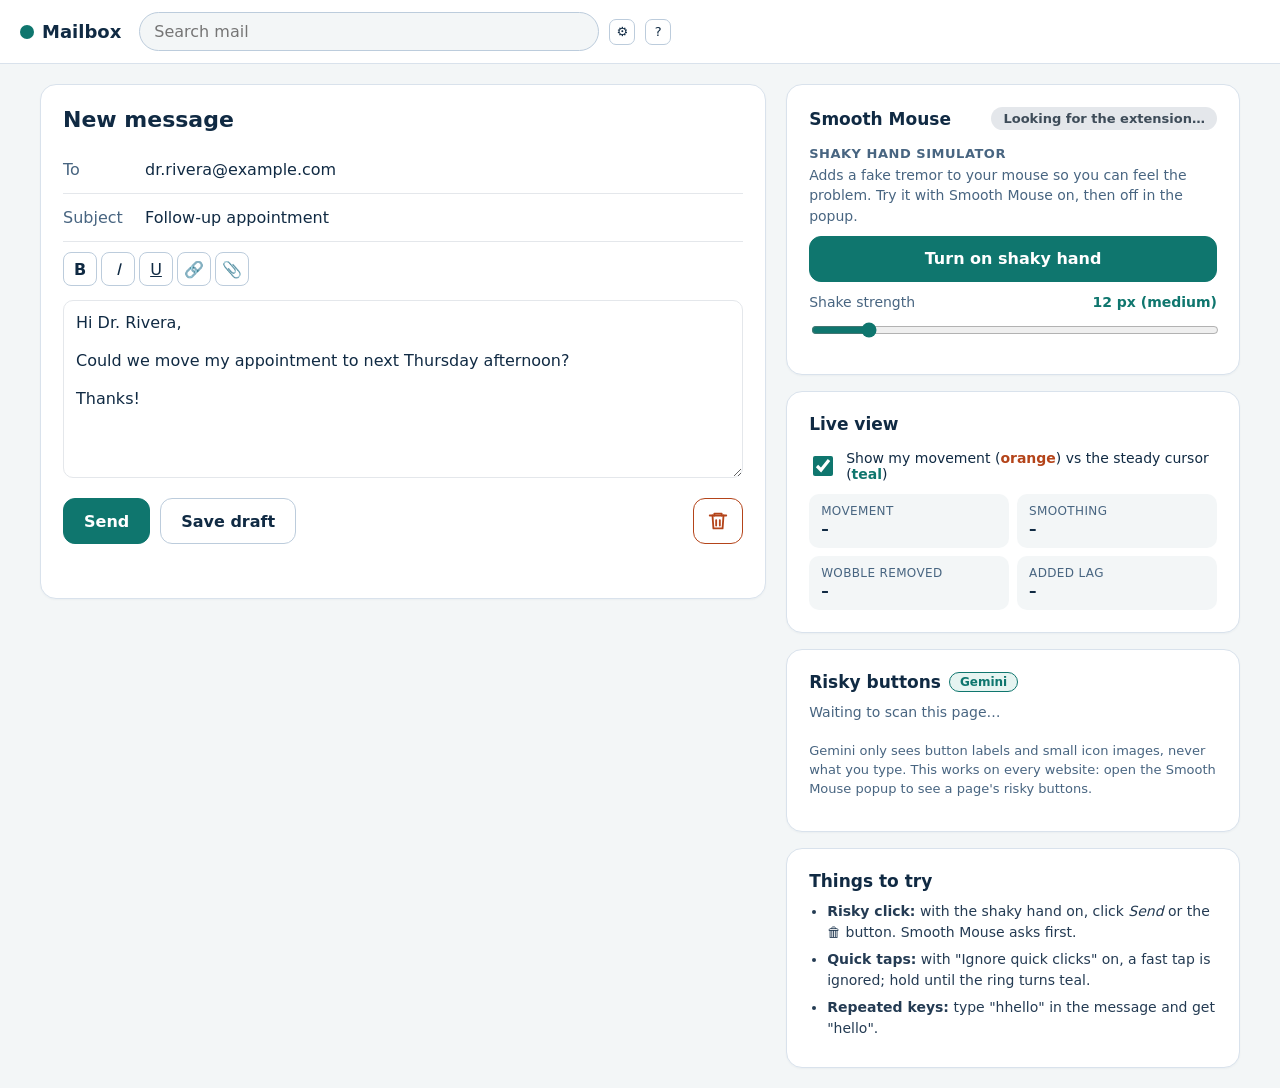
==== commit e77a9410: "Simulator: shake strength up to 80 px ("extreme"), jitter grows with strength Co-Authored-By: Claude" ====
--- a/demo/index.html
+++ b/demo/index.html
@@ -77,7 +77,7 @@
         <button type="button" id="sim-toggle" class="btn primary wide" aria-pressed="false">Turn on shaky hand</button>
         <div class="sim-strength">
           <label for="sim-strength">Shake strength <output id="sim-strength-value" for="sim-strength">12 px (medium)</output></label>
-          <input type="range" id="sim-strength" min="2" max="40" step="1" value="12">
+          <input type="range" id="sim-strength" min="2" max="80" step="1" value="12">
         </div>
       </section>
 
